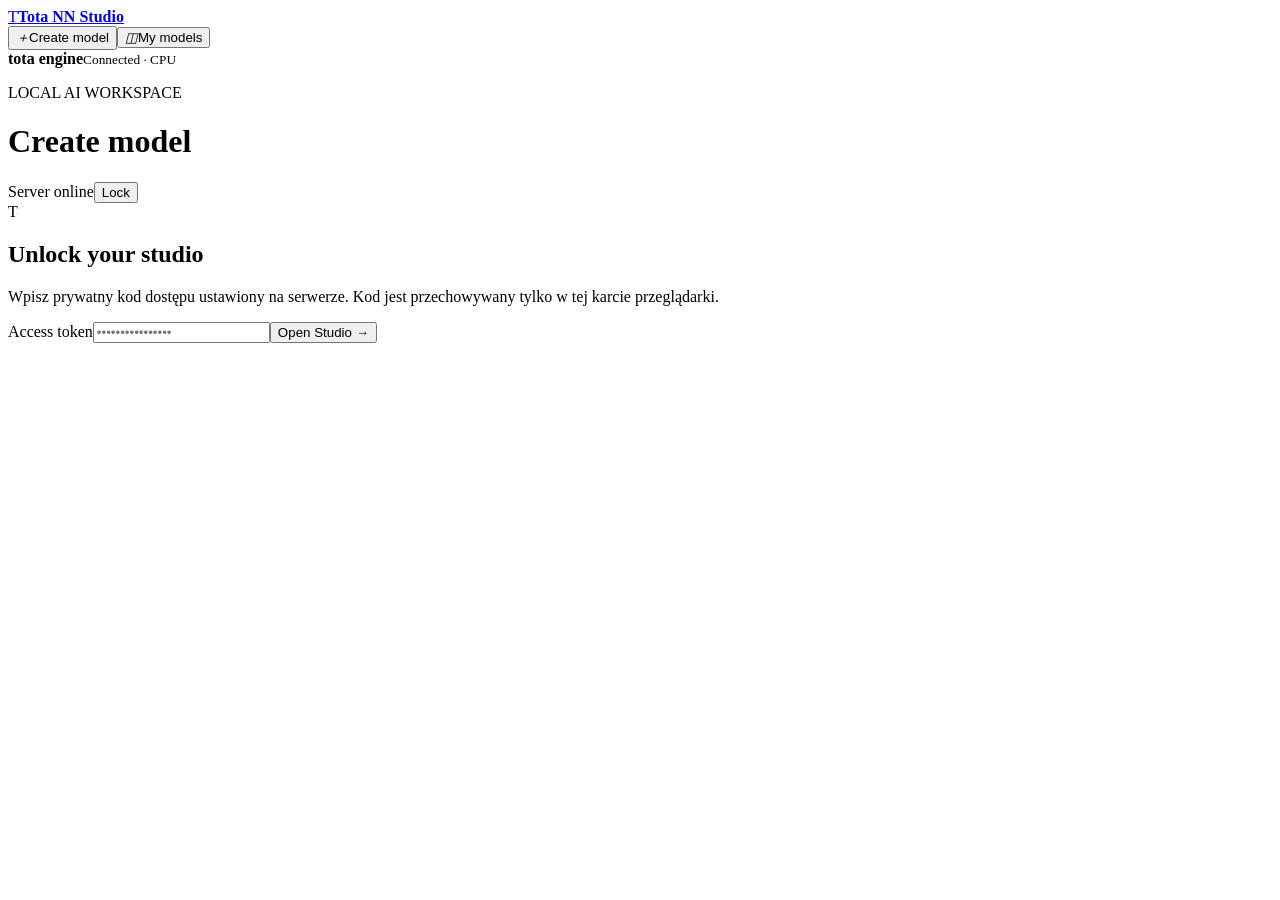
==== totannstudio/web/index.html @ 35680317 "[verified] Initial TotaNNStudio release" ====
<!doctype html>
<html lang="pl">
<head>
  <meta charset="utf-8">
  <meta name="viewport" content="width=device-width,initial-scale=1">
  <meta name="theme-color" content="#080a0d">
  <title>Tota NN Studio</title>
  <link rel="stylesheet" href="/studio/app.css">
</head>
<body>
  <div class="app-shell">
    <aside class="sidebar">
      <a class="logo" href="/"><span>T</span><b>Tota NN Studio</b></a>
      <nav><button class="nav-item active" data-view="create"><i>＋</i>Create model</button><button class="nav-item" data-view="models"><i>◫</i>My models</button></nav>
      <div class="engine"><i></i><span><b>tota engine</b><small>Connected · CPU</small></span></div>
    </aside>

    <main>
      <header><div><p>LOCAL AI WORKSPACE</p><h1 id="view-title">Create model</h1></div><div class="header-actions"><span class="status"><i></i> Server online</span><button id="lock-button">Lock</button></div></header>

      <section id="auth-view" class="auth-card">
        <span class="auth-mark">T</span><h2>Unlock your studio</h2><p>Wpisz prywatny kod dostępu ustawiony na serwerze. Kod jest przechowywany tylko w tej karcie przeglądarki.</p><form id="auth-form"><label>Access token<input id="token-input" type="password" minlength="16" autocomplete="current-password" required placeholder="••••••••••••••••"></label><button>Open Studio →</button></form><p id="auth-error" class="error"></p>
      </section>

      <div id="workspace" hidden>
        <section id="create-view" class="view">
          <div class="intro"><div><p class="eyebrow">Architecture builder</p><h2>Build a neural network.</h2><p>Skonfiguruj model, przekaż dane i uruchom prawdziwy trening przez bibliotekę <strong>tota</strong>.</p></div><span class="engine-pill" id="engine-version">tota</span></div>

          <div class="workspace-grid">
            <section class="panel architecture-panel">
              <div class="panel-head"><div><span>01</span><h3>Architecture</h3></div><button id="add-layer" type="button">+ Add layer</button></div>
              <div class="field-row"><label>Model name<input id="model-name" value="PrimeNet OR" maxlength="80"></label><label>Input size<input id="input-size" type="number" min="1" max="512" value="2"></label></div>
              <div class="network-canvas">
                <div class="flow-node input"><i></i><div><span>INPUT</span><b><span id="input-count">2</span> values</b></div></div>
                <div class="connector"></div>
                <div id="layers"></div>
                <button type="button" class="flow-add" id="flow-add">＋</button>
              </div>
              <div class="summary"><span>Layers <b id="layer-count">1</b></span><span>Parameters <b id="parameter-count">3</b></span><span>Output <b>Binary</b></span></div>
            </section>

            <section class="panel config-panel">
              <div class="panel-head"><div><span>02</span><h3>Training</h3></div></div>
              <label>Dataset<select id="dataset-select"><option value="or">Built-in · Logic OR</option><option value="custom">Custom JSON</option></select></label>
              <div id="dataset-preview" class="dataset-preview"><div><code>[0, 0]</code><span>→</span><b>0</b></div><div><code>[0, 1]</code><span>→</span><b>1</b></div><div><code>[1, 0]</code><span>→</span><b>1</b></div><div><code>[1, 1]</code><span>→</span><b>1</b></div></div>
              <label id="custom-dataset-wrap" hidden>Dataset JSON<textarea id="custom-dataset" rows="8">[
  {"input":[0,0],"target":0},
  {"input":[0,1],"target":1},
  {"input":[1,0],"target":1},
  {"input":[1,1],"target":1}
]</textarea></label>
              <div class="field-row"><label>Learning rate<input id="learning-rate" type="number" min="0.000001" max="1" step="0.001" value="0.2"></label><label>Epochs<input id="epochs" type="number" min="1" max="5000" value="3000"></label></div>
              <button id="train-button" class="primary-action"><span>▶</span> Train with tota</button>
              <p class="limit-note">Limits: 5000 epochs · 1000 samples · one job at a time</p>
            </section>
          </div>

          <section id="result-panel" class="panel result-panel" hidden>
            <div class="panel-head"><div><span>03</span><h3>Training result</h3></div><span class="complete">● Complete</span></div>
            <div class="result-grid"><div><span>ENGINE</span><b id="result-engine">tota</b></div><div><span>MODEL</span><b id="result-model">—</b></div><div><span>PARAMETERS</span><b id="result-params">—</b></div><div><span>RESULT</span><b id="result-status">Saved</b></div></div>
            <p id="training-report" class="report"></p><div id="prediction-results" class="predictions"></div>
          </section>
          <p id="global-error" class="error global-error"></p>
        </section>

        <section id="models-view" class="view" hidden>
          <div class="intro"><div><p class="eyebrow">Local model library</p><h2>Your trained models.</h2><p>Modele są przechowywane lokalnie na VPS-ie razem z architekturą, wagami i biasami.</p></div><button id="refresh-models">Refresh</button></div>
          <div id="models-grid" class="models-grid"></div>
          <section id="predict-panel" class="panel predict-panel" hidden><div><p class="eyebrow">Prediction</p><h3 id="predict-title">Test model</h3></div><form id="predict-form"><label>Input values<input id="predict-input" placeholder="1, 0" required></label><button>Run prediction →</button></form><div id="predict-result"></div></section>
        </section>
      </div>
    </main>
  </div>
  <script src="/studio/app.js"></script>
</body>
</html>
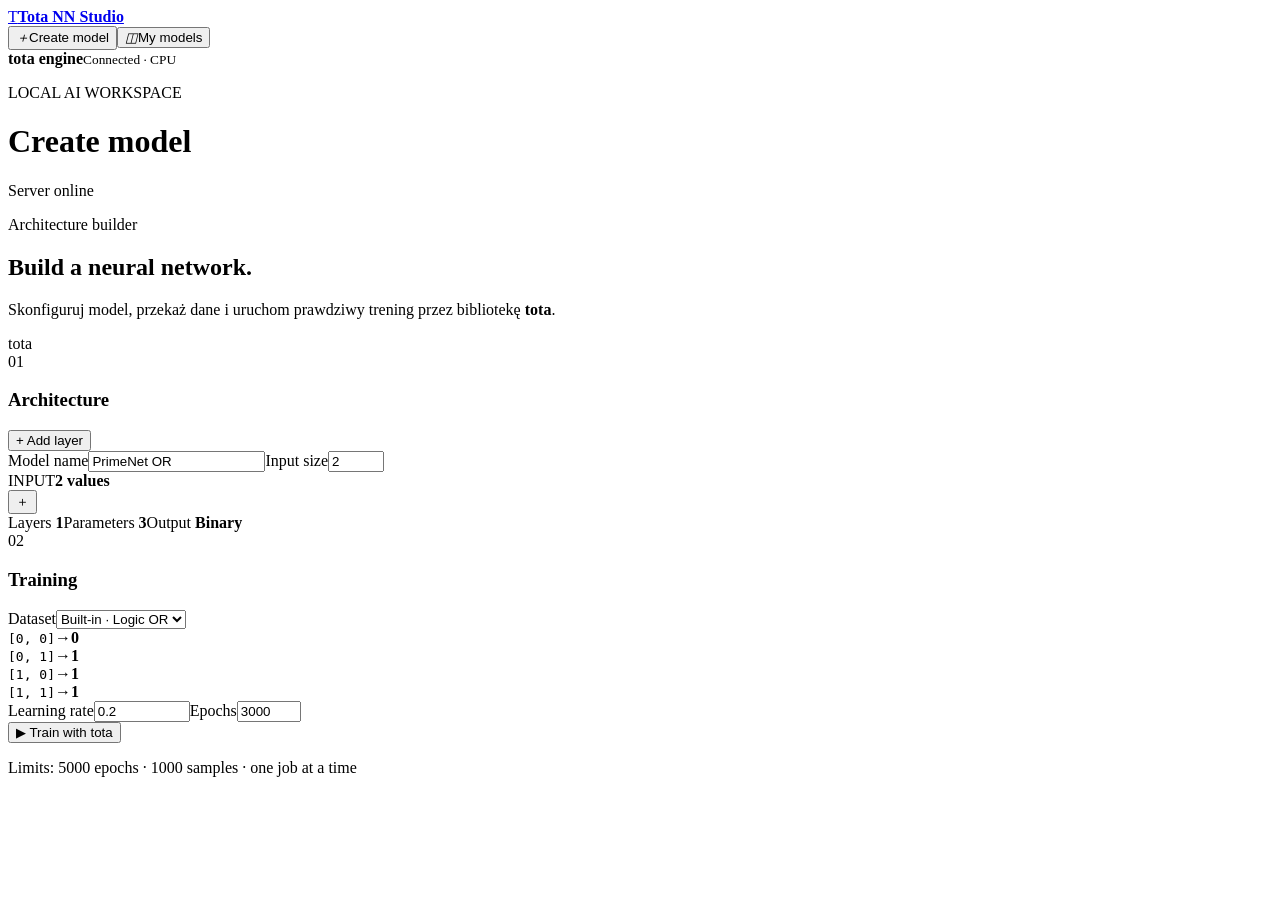
==== commit c5620819: "feat: simplify local access and add one-command installer" ====
--- a/totannstudio/web/index.html
+++ b/totannstudio/web/index.html
@@ -16,13 +16,9 @@
     </aside>
 
     <main>
-      <header><div><p>LOCAL AI WORKSPACE</p><h1 id="view-title">Create model</h1></div><div class="header-actions"><span class="status"><i></i> Server online</span><button id="lock-button">Lock</button></div></header>
+      <header><div><p>LOCAL AI WORKSPACE</p><h1 id="view-title">Create model</h1></div><div class="header-actions"><span class="status"><i></i> Server online</span></div></header>
 
-      <section id="auth-view" class="auth-card">
-        <span class="auth-mark">T</span><h2>Unlock your studio</h2><p>Wpisz prywatny kod dostępu ustawiony na serwerze. Kod jest przechowywany tylko w tej karcie przeglądarki.</p><form id="auth-form"><label>Access token<input id="token-input" type="password" minlength="16" autocomplete="current-password" required placeholder="••••••••••••••••"></label><button>Open Studio →</button></form><p id="auth-error" class="error"></p>
-      </section>
-
-      <div id="workspace" hidden>
+      <div id="workspace">
         <section id="create-view" class="view">
           <div class="intro"><div><p class="eyebrow">Architecture builder</p><h2>Build a neural network.</h2><p>Skonfiguruj model, przekaż dane i uruchom prawdziwy trening przez bibliotekę <strong>tota</strong>.</p></div><span class="engine-pill" id="engine-version">tota</span></div>
 
